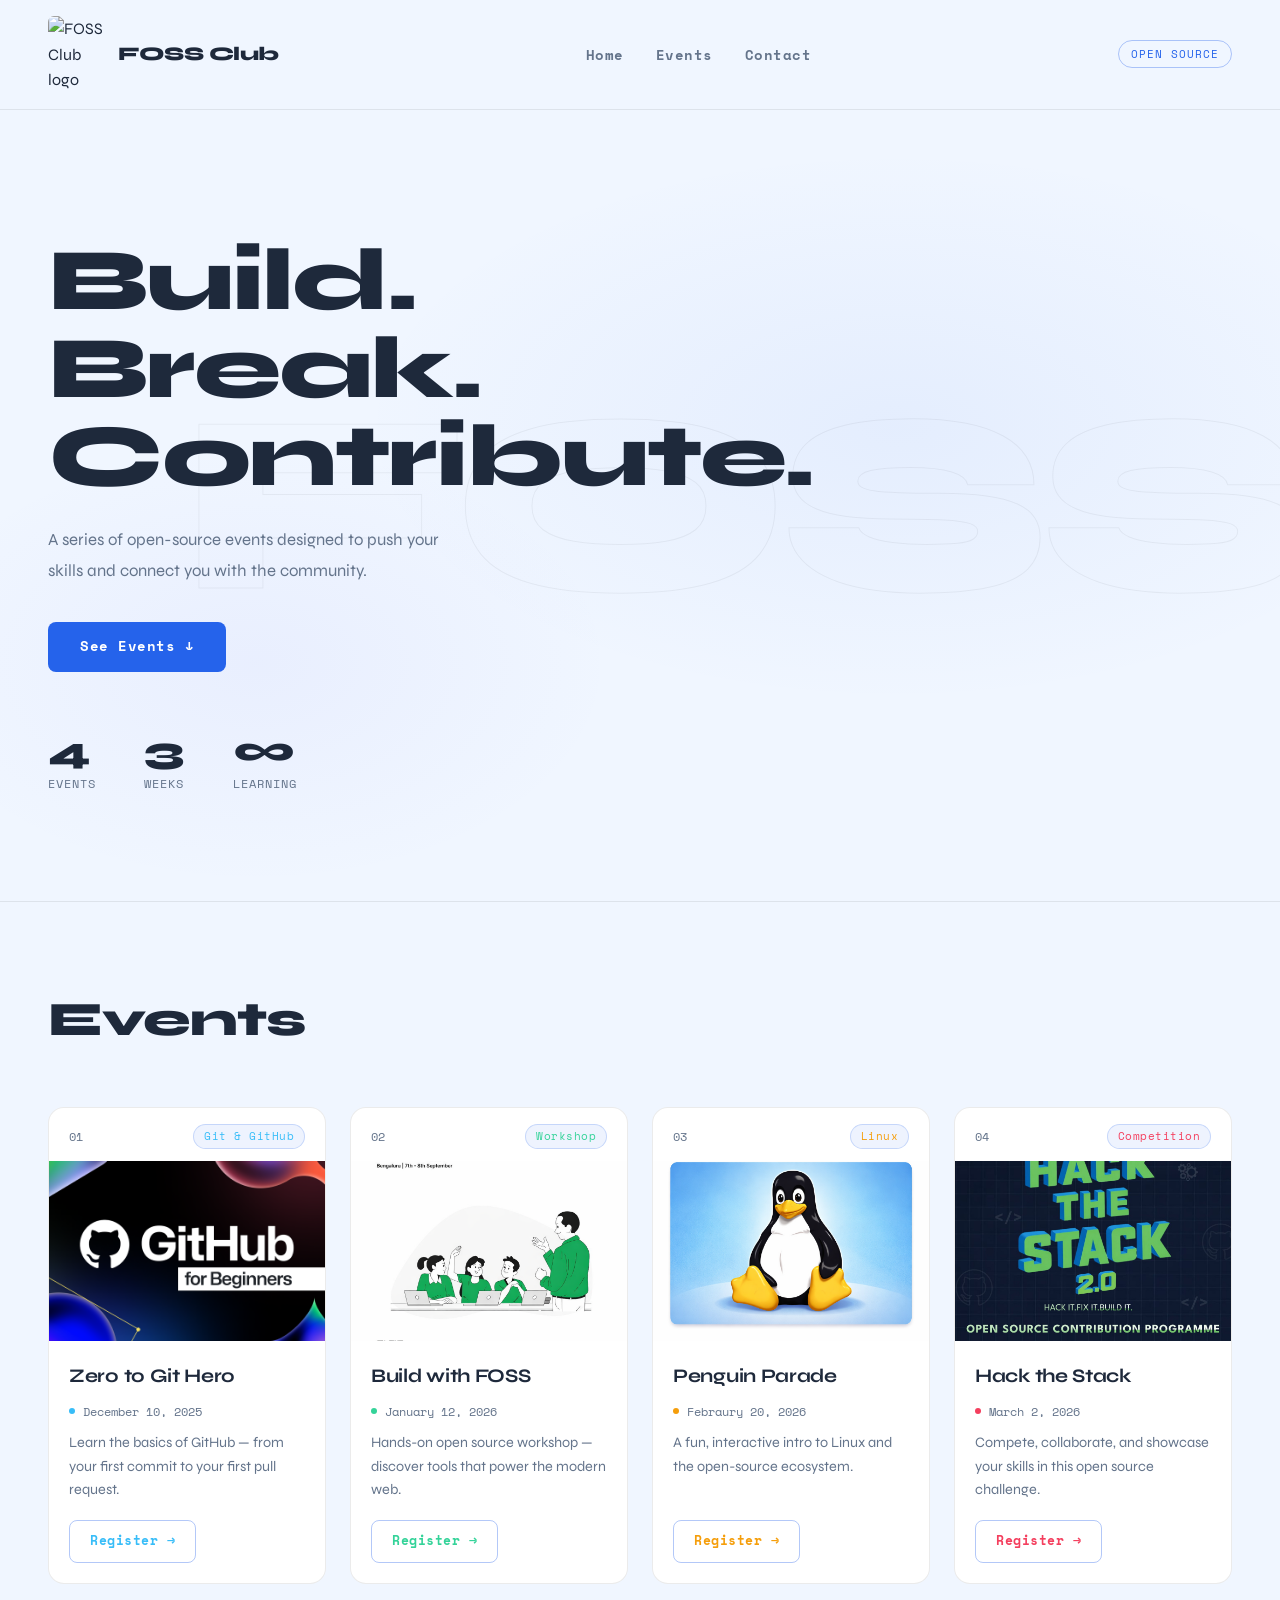
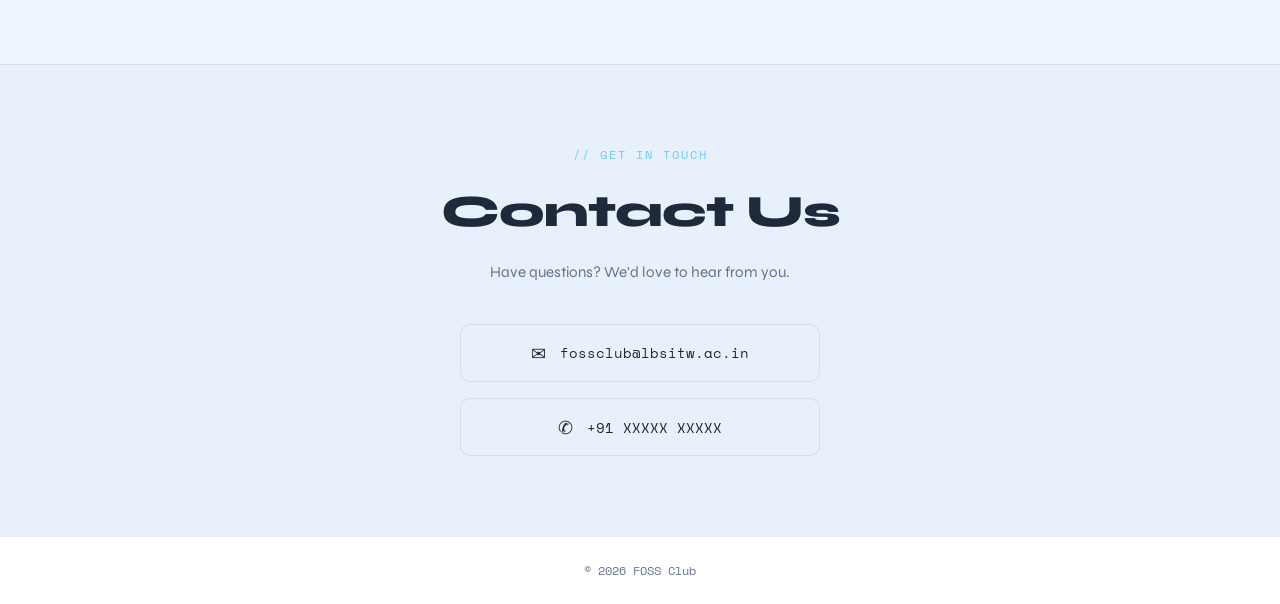
==== index.html @ ad796a61 "added contact section, event cards, and register page and changed the UI of the page" ====
<!DOCTYPE html>
<html lang="en">
<head>
  <meta charset="UTF-8">
  <meta name="viewport" content="width=device-width, initial-scale=1.0">
  <title>FOSS Club Events</title>
  <link rel="icon" href="[data-uri]">
  <link rel="stylesheet" href="style.css">
  <link href="https://fonts.googleapis.com/css2?family=Space+Mono:wght@400;700&family=Syne:wght@400;600;700;800&display=swap" rel="stylesheet">
</head>
<body>

  <!-- HEADER -->
  <header>
    <div class="logo">
      <img src="images/foss.png" alt="FOSS Club logo" class="logo-img">
      <span class="logo-text">FOSS Club</span>
    </div>
    <nav>
      <a href="#">Home</a>
      <a href="#events">Events</a>
      <a href="#contact">Contact</a>
    </nav>
    <div class="header-badge">Open Source</div>
  </header>

  <!-- HERO -->
  <section class="hero">
    <div class="hero-bg-text">FOSS</div>
    <div class="hero-content">
      <!-- <p class="hero-eyebrow">April 2026 · Coming Up</p> -->
      <h1 class="hero-title">Build.<br>Break.<br>Contribute.</h1>
      <p class="hero-sub">A series of open-source events designed to push your skills and connect you with the community.</p>
      <a href="#events" class="hero-cta">See Events ↓</a>
    </div>
    <div class="hero-stats">
      <div class="stat"><span class="stat-num">4</span><span class="stat-label">Events</span></div>
      <div class="stat"><span class="stat-num">3</span><span class="stat-label">Weeks</span></div>
      <div class="stat"><span class="stat-num">∞</span><span class="stat-label">Learning</span></div>
    </div>
  </section>

  <!-- EVENTS SECTION -->
  <section id="events">
    <div class="section-header">
      
      <h2>Events</h2>
    </div>

    <div class="card-container">

      <div class="card" style="--accent: #38bdf8;">
        <div class="card-top">
          <span class="card-num">01</span>
          <span class="card-tag">Git & GitHub</span>
        </div>
        <img src="images/github.jpg" alt="GitHub Event">
        <div class="card-body">
          <h3>Zero to Git Hero</h3>
          <p class="date"><span class="dot"></span>December 10, 2025</p>
          <p class="card-desc">Learn the basics of GitHub — from your first commit to your first pull request.</p>
          <a href="register.html" class="card-btn">Register →</a>
        </div>
      </div>

      <div class="card" style="--accent: #34d399;">
        <div class="card-top">
          <span class="card-num">02</span>
          <span class="card-tag">Workshop</span>
        </div>
        <img src="images/buildwithfoss.png" alt="Web Dev">
        <div class="card-body">
          <h3>Build with FOSS</h3>
          <p class="date"><span class="dot"></span>January 12, 2026</p>
          <p class="card-desc">Hands-on open source workshop — discover tools that power the modern web.</p>
          <a href="register.html" class="card-btn">Register →</a>
        </div>
      </div>

      <div class="card" style="--accent: #f59e0b;">
        <div class="card-top">
          <span class="card-num">03</span>
          <span class="card-tag">Linux</span>
        </div>
        <img src="images/penguin.png" alt="Linux">
        <div class="card-body">
          <h3>Penguin Parade</h3>
          <p class="date"><span class="dot"></span>Febraury 20, 2026</p>
          <p class="card-desc">A fun, interactive intro to Linux and the open-source ecosystem.</p>
          <a href="register.html" class="card-btn">Register →</a>
        </div>
      </div>

      <div class="card" style="--accent: #f43f5e;">
        <div class="card-top">
          <span class="card-num">04</span>
          <span class="card-tag">Competition</span>
        </div>
        <img src="images/HacktheStack.jpeg" alt="Hackathon">
        <div class="card-body">
          <h3>Hack the Stack</h3>
          <p class="date"><span class="dot"></span>March 2, 2026</p>
          <p class="card-desc">Compete, collaborate, and showcase your skills in this open source challenge.</p>
          <a href="register.html" class="card-btn">Register →</a>
        </div>
      </div>

    </div>
  </section>

  <!-- CONTACT SECTION -->
  <section id="contact">
    <div class="contact-inner">
      <span class="section-tag light">// get in touch</span>
      <h2>Contact Us</h2>
      <p class="contact-sub">Have questions? We'd love to hear from you.</p>
      <div class="contact-links">
        <a href="mailto:fossclub@lbsitw.ac.in" class="contact-item">
          <span class="contact-icon">✉</span>
          <span>fossclub@lbsitw.ac.in</span>
        </a>
        <a  class="contact-item">
          <span class="contact-icon">✆</span>
          <span>+91 XXXXX XXXXX</span>
        </a>
      </div>
    </div>
  </section>

  <footer>
    <p>© 2026 FOSS Club </p>
  </footer>

</body>
</html>
---- style.css ----
/* ==========================================
   FOSS CLUB — style.css
   ========================================== */

@import url('https://fonts.googleapis.com/css2?family=Space+Mono:wght@400;700&family=Syne:wght@400;600;700;800&display=swap');

:root {
  --bg:       #f0f6ff;
  --surface:  #ffffff;
  --surface2: #e8f0fb;
  --border:   rgba(0,0,0,0.08);
  --text:     #1e293b;
  --muted:    #64748b;
  --accent:   #2563eb;
  --white:    #1e293b;

  --font-display: 'Syne', sans-serif;
  --font-mono:    'Space Mono', monospace;
}

*, *::before, *::after {
  box-sizing: border-box;
  margin: 0;
  padding: 0;
}

html {
  scroll-behavior: smooth;
}

body {
  background-color: var(--bg);
  color: var(--text);
  font-family: var(--font-display);
  line-height: 1.6;
  overflow-x: hidden;
}

/* ── HEADER ──────────────────────────────── */
header {
  position: sticky;
  top: 0;
  z-index: 100;
  background: rgba(240, 246, 255, 0.85);
  backdrop-filter: blur(16px);
  -webkit-backdrop-filter: blur(16px);
  border-bottom: 1px solid var(--border);
  display: flex;
  align-items: center;
  justify-content: space-between;
  padding: 16px 48px;
}

.logo {
  display: flex;
  align-items: center;
  gap: 10px;
}

.logo-img {
  width: 60px;
  height: auto;
  display: block;
  border-radius: 6px;
}

.logo-icon {
  font-family: var(--font-mono);
  font-size: 1.1rem;
  color: var(--accent);
  background: rgba(37, 99, 235, 0.08);
  border: 1px solid rgba(37, 99, 235, 0.25);
  padding: 4px 10px;
  border-radius: 6px;
}

.logo-text {
  font-size: 1.2rem;
  font-weight: 800;
  color: #1e293b;
  letter-spacing: -0.5px;
}

nav {
  display: flex;
  gap: 32px;
}

nav a {
  color: var(--muted);
  text-decoration: none;
  font-size: 0.9rem;
  font-weight: 600;
  letter-spacing: 0.5px;
  transition: color 0.2s;
  font-family: var(--font-mono);
}

nav a:hover {
  color: #1e293b;
}

.header-badge {
  font-family: var(--font-mono);
  font-size: 0.7rem;
  color: var(--accent);
  border: 1px solid rgba(37, 99, 235, 0.35);
  border-radius: 999px;
  padding: 4px 12px;
  letter-spacing: 1px;
  text-transform: uppercase;
}

/* ── HERO ─────────────────────────────────── */
.hero {
  position: relative;
  min-height: 88vh;
  display: flex;
  flex-direction: column;
  justify-content: center;
  padding: 80px 48px 60px;
  overflow: hidden;
  border-bottom: 1px solid var(--border);
}

.hero::before {
  content: '';
  position: absolute;
  inset: 0;
  background:
    radial-gradient(ellipse 60% 50% at 70% 40%, rgba(37,99,235,0.06) 0%, transparent 70%),
    radial-gradient(ellipse 40% 40% at 20% 70%, rgba(99,102,241,0.05) 0%, transparent 70%);
  pointer-events: none;
}

.hero-bg-text {
  position: absolute;
  right: -20px;
  top: 50%;
  transform: translateY(-50%);
  font-family: var(--font-display);
  font-size: clamp(120px, 20vw, 260px);
  font-weight: 800;
  color: transparent;
  -webkit-text-stroke: 1px rgba(0,0,0,0.05);
  user-select: none;
  pointer-events: none;
  line-height: 1;
  letter-spacing: -10px;
}

.hero-content {
  max-width: 640px;
  position: relative;
  z-index: 1;
  animation: fadeUp 0.7s ease both;
}

.hero-eyebrow {
  font-family: var(--font-mono);
  font-size: 0.78rem;
  color: var(--accent);
  letter-spacing: 2px;
  text-transform: uppercase;
  margin-bottom: 20px;
}

.hero-title {
  font-size: clamp(3rem, 7vw, 5.5rem);
  font-weight: 800;
  line-height: 1.0;
  letter-spacing: -2px;
  color: #1e293b;
  margin-bottom: 24px;
}

.hero-sub {
  font-size: 1.05rem;
  color: var(--muted);
  max-width: 420px;
  line-height: 1.8;
  margin-bottom: 36px;
}

.hero-cta {
  display: inline-block;
  padding: 14px 32px;
  background: var(--accent);
  color: #ffffff;
  font-family: var(--font-mono);
  font-weight: 700;
  font-size: 0.85rem;
  letter-spacing: 0.5px;
  border-radius: 8px;
  text-decoration: none;
  transition: opacity 0.2s, transform 0.2s;
}

.hero-cta:hover {
  opacity: 0.9;
  transform: translateY(-2px);
}

.hero-stats {
  display: flex;
  gap: 48px;
  margin-top: 60px;
  position: relative;
  z-index: 1;
  animation: fadeUp 0.9s ease both;
}

.stat {
  display: flex;
  flex-direction: column;
}

.stat-num {
  font-size: 2.4rem;
  font-weight: 800;
  color: #1e293b;
  line-height: 1;
}

.stat-label {
  font-family: var(--font-mono);
  font-size: 0.75rem;
  color: var(--muted);
  letter-spacing: 1px;
  text-transform: uppercase;
  margin-top: 4px;
}

/* ── EVENTS SECTION ──────────────────────── */
#events {
  padding: 80px 48px;
}

.section-header {
  margin-bottom: 48px;
}

.section-tag {
  font-family: var(--font-mono);
  font-size: 0.75rem;
  color: var(--accent);
  letter-spacing: 2px;
  text-transform: uppercase;
  display: block;
  margin-bottom: 12px;
}

.section-tag.light {
  color: rgba(56,189,248,0.7);
}

#events h2 {
  font-size: clamp(2rem, 4vw, 3rem);
  font-weight: 800;
  color: #1e293b;
  letter-spacing: -1px;
}

/* ── CARD GRID ───────────────────────────── */
.card-container {
  display: grid;
  grid-template-columns: repeat(auto-fit, minmax(270px, 1fr));
  gap: 24px;
}

/* ── CARD ────────────────────────────────── */
.card {
  background: var(--surface);
  border: 1px solid var(--border);
  border-radius: 16px;
  overflow: hidden;
  display: flex;
  flex-direction: column;
  transition: transform 0.25s ease, box-shadow 0.25s ease, border-color 0.25s ease;
  animation: fadeUp 0.6s ease both;
}

.card:hover {
  transform: translateY(-6px);
  box-shadow: 0 20px 40px rgba(0,0,0,0.12), 0 0 0 1px var(--accent);
  border-color: var(--accent);
}

.card-top {
  display: flex;
  justify-content: space-between;
  align-items: center;
  padding: 16px 20px 12px;
}

.card-num {
  font-family: var(--font-mono);
  font-size: 0.75rem;
  color: var(--muted);
}

.card-tag {
  font-family: var(--font-mono);
  font-size: 0.68rem;
  color: var(--accent);
  background: rgba(37,99,235,0.08);
  border: 1px solid rgba(37,99,235,0.2);
  border-radius: 999px;
  padding: 3px 10px;
  letter-spacing: 0.5px;
}

/* Per-card accent colour via CSS custom property */
.card:hover .card-tag {
  color: var(--accent);
  border-color: color-mix(in srgb, var(--accent) 40%, transparent);
  background: color-mix(in srgb, var(--accent) 10%, transparent);
}

.card img {
  width: 100%;
  height: 180px;
  object-fit: cover;
  display: block;
}

.card-body {
  padding: 20px;
  display: flex;
  flex-direction: column;
  gap: 10px;
  flex: 1;
}

.card-body h3 {
  font-size: 1.2rem;
  font-weight: 700;
  color: #1e293b;
  letter-spacing: -0.3px;
}

.date {
  display: flex;
  align-items: center;
  gap: 8px;
  font-family: var(--font-mono);
  font-size: 0.75rem;
  color: var(--muted);
}

.dot {
  display: inline-block;
  width: 6px;
  height: 6px;
  border-radius: 50%;
  background: var(--accent);
  flex-shrink: 0;
}

.card-desc {
  font-size: 0.9rem;
  color: var(--muted);
  line-height: 1.65;
  flex: 1;
}

.card-btn {
  display: inline-block;
  margin-top: 8px;
  padding: 10px 20px;
  background: transparent;
  color: var(--accent);
  border: 1px solid rgba(37,99,235,0.35);
  border-radius: 8px;
  font-family: var(--font-mono);
  font-size: 0.8rem;
  font-weight: 700;
  text-decoration: none;
  letter-spacing: 0.5px;
  transition: background 0.2s, color 0.2s, border-color 0.2s;
  text-align: center;
  align-self: flex-start;
}

.card-btn:hover {
  background: var(--accent);
  color: #ffffff;
  border-color: var(--accent);
}

/* ── CONTACT ─────────────────────────────── */
#contact {
  background: var(--surface2);
  border-top: 1px solid var(--border);
  padding: 80px 48px;
  text-align: center;
}

.contact-inner {
  max-width: 520px;
  margin: 0 auto;
}

#contact h2 {
  font-size: clamp(2rem, 4vw, 2.8rem);
  font-weight: 800;
  color: #1e293b;
  letter-spacing: -1px;
  margin-bottom: 12px;
}

.contact-sub {
  color: var(--muted);
  font-size: 0.95rem;
  margin-bottom: 40px;
}

.contact-links {
  display: flex;
  flex-direction: column;
  gap: 16px;
  align-items: center;
}

.contact-item {
  display: flex;
  align-items: center;
  gap: 14px;
  color: var(--text);
  text-decoration: none;
  font-family: var(--font-mono);
  font-size: 0.9rem;
  background: var(--surface2);
  border: 1px solid var(--border);
  border-radius: 10px;
  padding: 14px 28px;
  transition: border-color 0.2s, color 0.2s;
  width: 100%;
  max-width: 360px;
  justify-content: center;
}

.contact-item:hover {
  border-color: var(--accent);
  color: var(--accent);
}

.contact-icon {
  font-size: 1.1rem;
}

/* ── FOOTER ──────────────────────────────── */
footer {
  border-top: 1px solid var(--border);
  padding: 24px 48px;
  text-align: center;
  font-family: var(--font-mono);
  font-size: 0.75rem;
  color: var(--muted);
  background: var(--surface);
}

/* ── ANIMATION ───────────────────────────── */
@keyframes fadeUp {
  from { opacity: 0; transform: translateY(24px); }
  to   { opacity: 1; transform: translateY(0); }
}

/* ── RESPONSIVE ──────────────────────────── */
@media (max-width: 768px) {
  header {
    padding: 14px 24px;
    flex-wrap: wrap;
    gap: 12px;
  }

  .header-badge { display: none; }

  nav { gap: 20px; }

  .hero {
    padding: 60px 24px 40px;
    min-height: auto;
  }

  .hero-bg-text { display: none; }

  .hero-stats { gap: 28px; }

  #events { padding: 60px 24px; }

  #contact { padding: 60px 24px; }

  footer { padding: 20px 24px; }
}
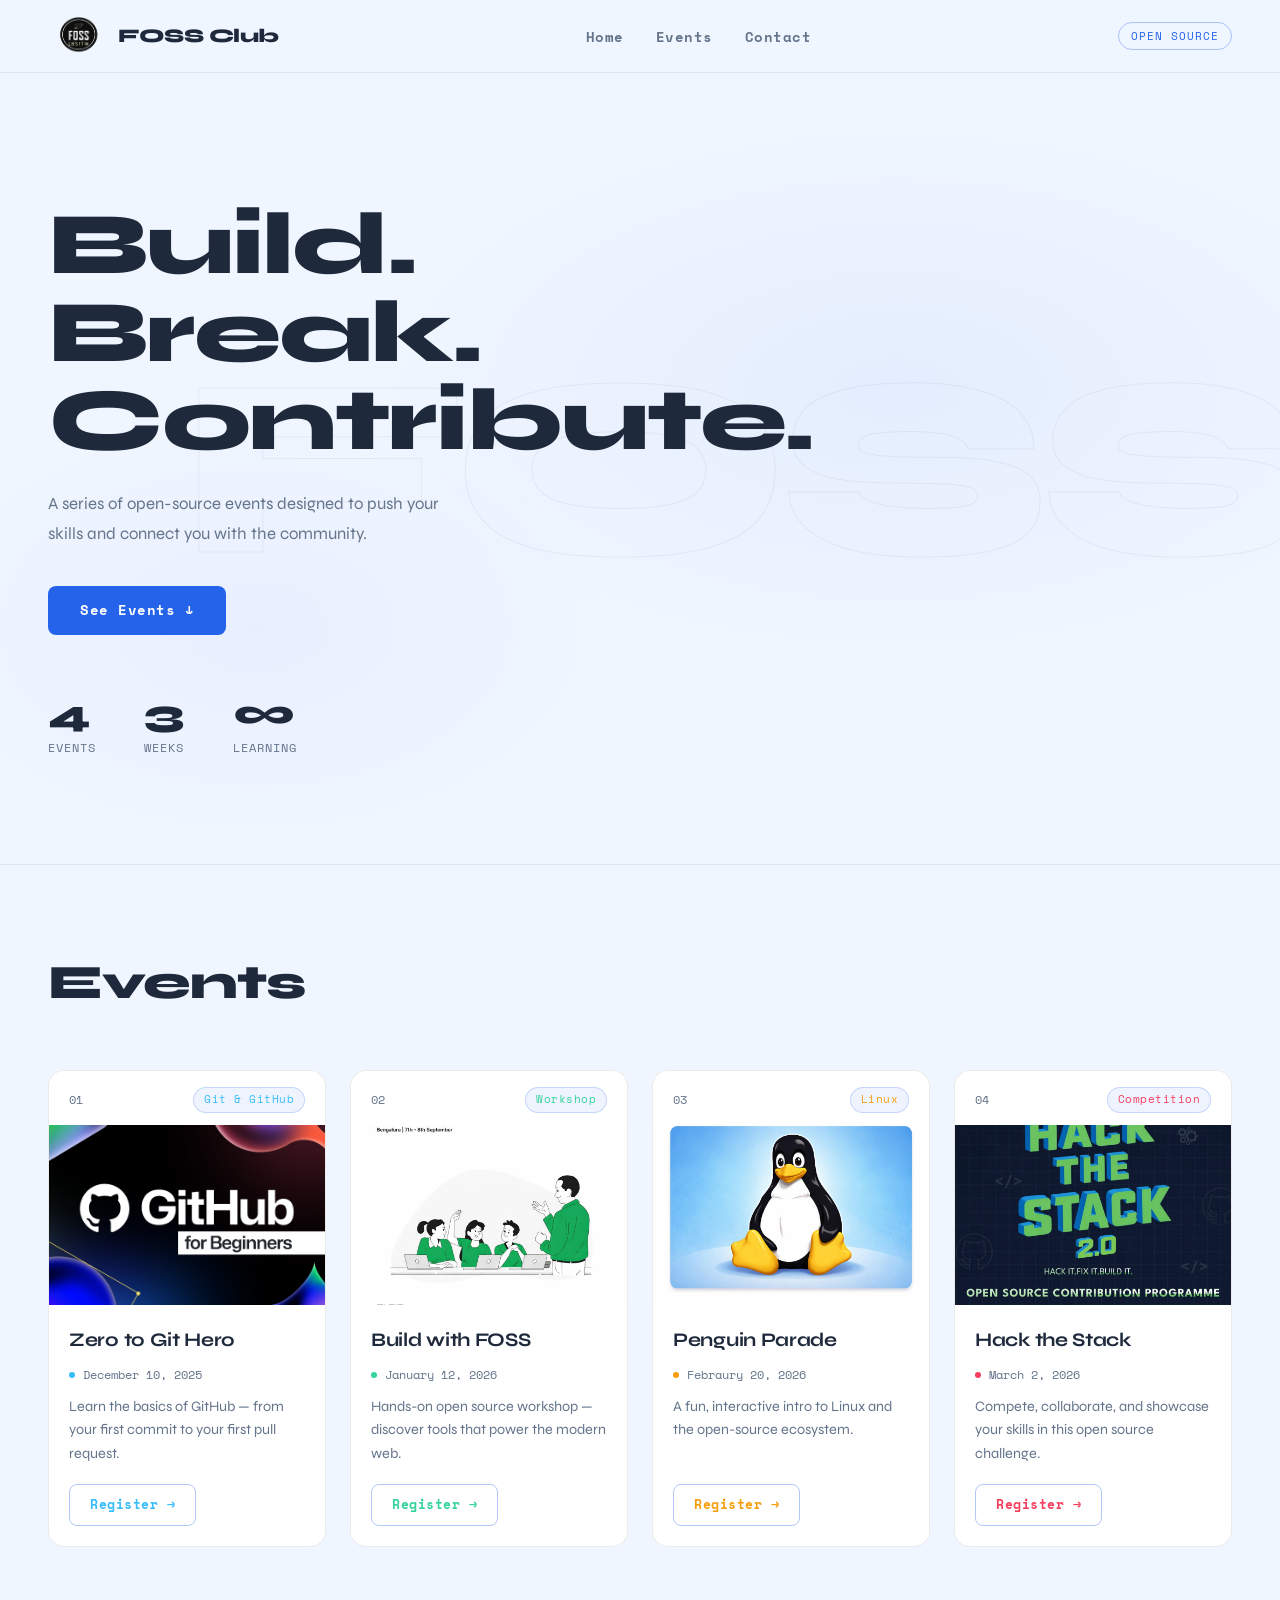
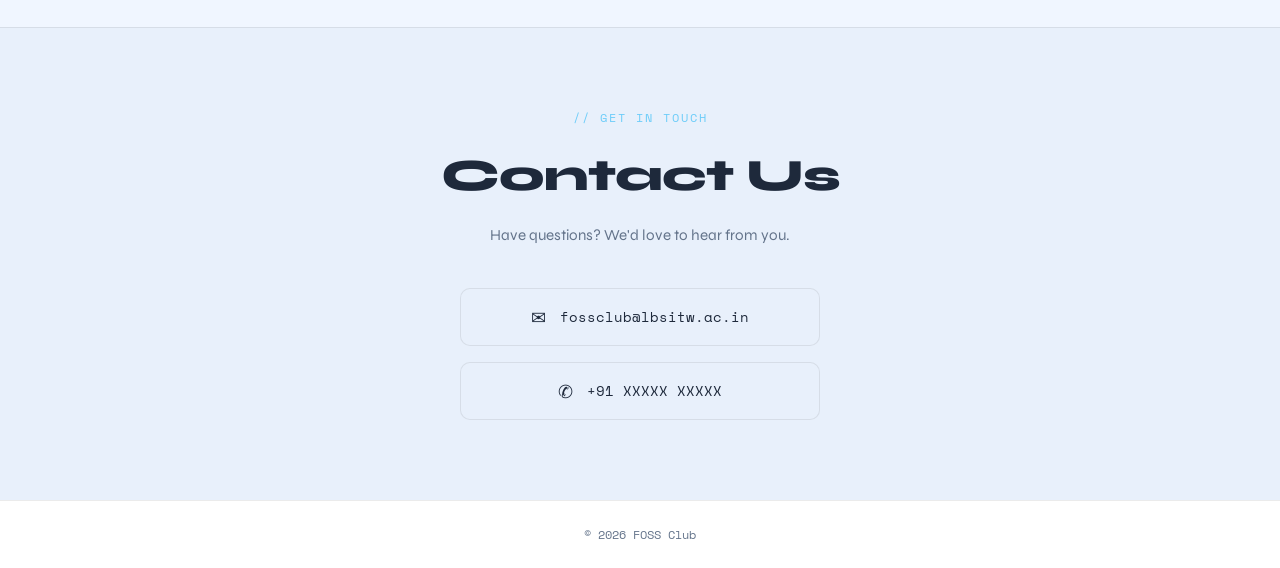
==== commit b270fcc5: "Fix logo image filename case sensitivity" ====
--- a/index.html
+++ b/index.html
@@ -13,7 +13,7 @@
   <!-- HEADER -->
   <header>
     <div class="logo">
-      <img src="images/foss.png" alt="FOSS Club logo" class="logo-img">
+      <img src="images/FOSS.png" alt="FOSS Club logo" class="logo-img">
       <span class="logo-text">FOSS Club</span>
     </div>
     <nav>
